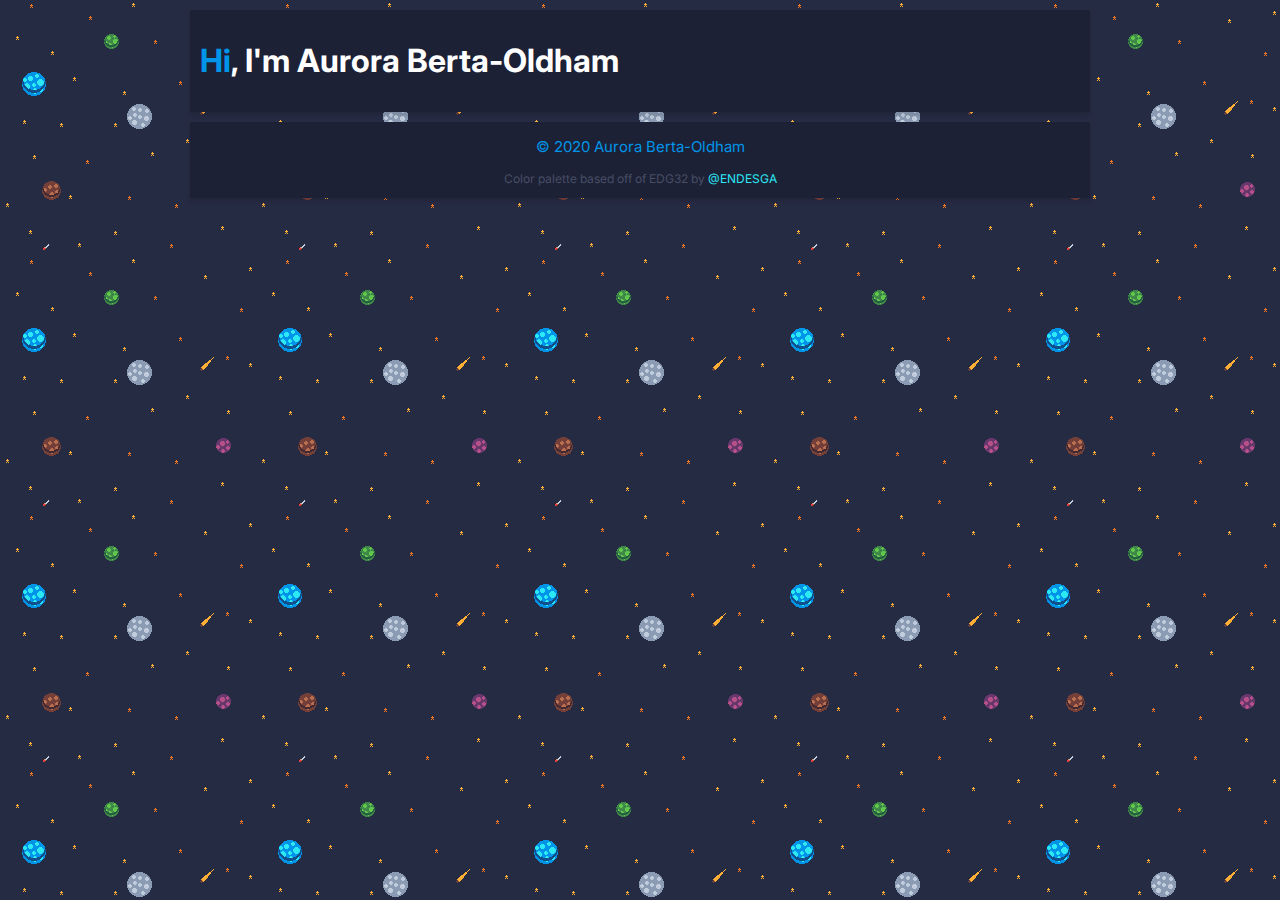
==== src/index.html @ fccfa53e "Added initial source." ====
<!doctype html>
<html>
	<head>
		<meta charset="utf-8">
		<meta name="viewport" content="width=device-width, initial-scale=1.0">
		<meta name="author" content="Aurora Berta-Oldham">
		<meta name="description" content="The personal website for Aurora Berta-Oldham.">
		<meta name="keywords" content="Beacon Games, Everchanging, Verdure, SharpFNT, FNTTools, Aurora Berta-Oldham">
		<title>Aurora Berta-Oldham</title>
        <link href="styles/main.css" rel="stylesheet" type="text/css">
        <link href="https://fonts.googleapis.com/css2?family=Inter:wght@500&display=swap" rel="stylesheet">
    </head>
	<body>
        <div class="card about">
            <header>
                <H1><span style="color: #0095e9;">Hi</span>, I'm Aurora Berta-Oldham</H1>
            </header>
        </div>
		<footer class="card footer">
			<p class="footer-text">© 2020 Aurora Berta-Oldham</p>
			<p class="footer-subtext">Color palette based off of EDG32 by <a href="https://twitter.com/ENDESGA">@ENDESGA</a></p>
		</footer>
	</body>
</html>
---- src/styles/main.css ----
* {
    font-family: 'Inter', sans-serif;
}

@media screen and (max-width: 899px) {
	body 
	{
		background-image: url("../images/bg.png");
		background-repeat: repeat;
		margin: 10px;
		display: grid;
		grid-template-columns: auto;
		column-gap: 10px;
		row-gap: 10px;
		grid-template-areas: 'about' 
							'footer';
	}
}

@media screen and (min-width: 900px) {
	body 
	{
		background-image: url("../images/bg.png");
		background-repeat: repeat;
		max-width: 900px;
		margin-left: auto;
		margin-right: auto;
		margin-bottom: auto;
		margin-top: 10px;
		display: grid;
		grid-template-columns: 470px auto;
		column-gap: 10px;
		row-gap: 10px;
		grid-template-areas: 'about about about about' 
							'footer footer footer footer';
	}
}

h1 {
	color: white;
}

a:link
{
    color: #2ce8f5;
    text-decoration: none;
}
  
a:link:active, a:visited, a:visited:active 
{
    color: #2c65f5;
}

.footer-text
{
	text-align: center;
	font-size: 15px;
	color: #0095e9;
}

.footer-subtext
{
	text-align: center;
	font-size: 12px;
	color: #484e65;
}

.card 
{
	background-color: #1c2136;
	box-shadow: 0 4px 4px 0 rgba(0, 0, 0, 0.11);
}

.card.about {
	grid-area: about;
	padding: 10px;
}

.card.footer {
	grid-area: footer;
}
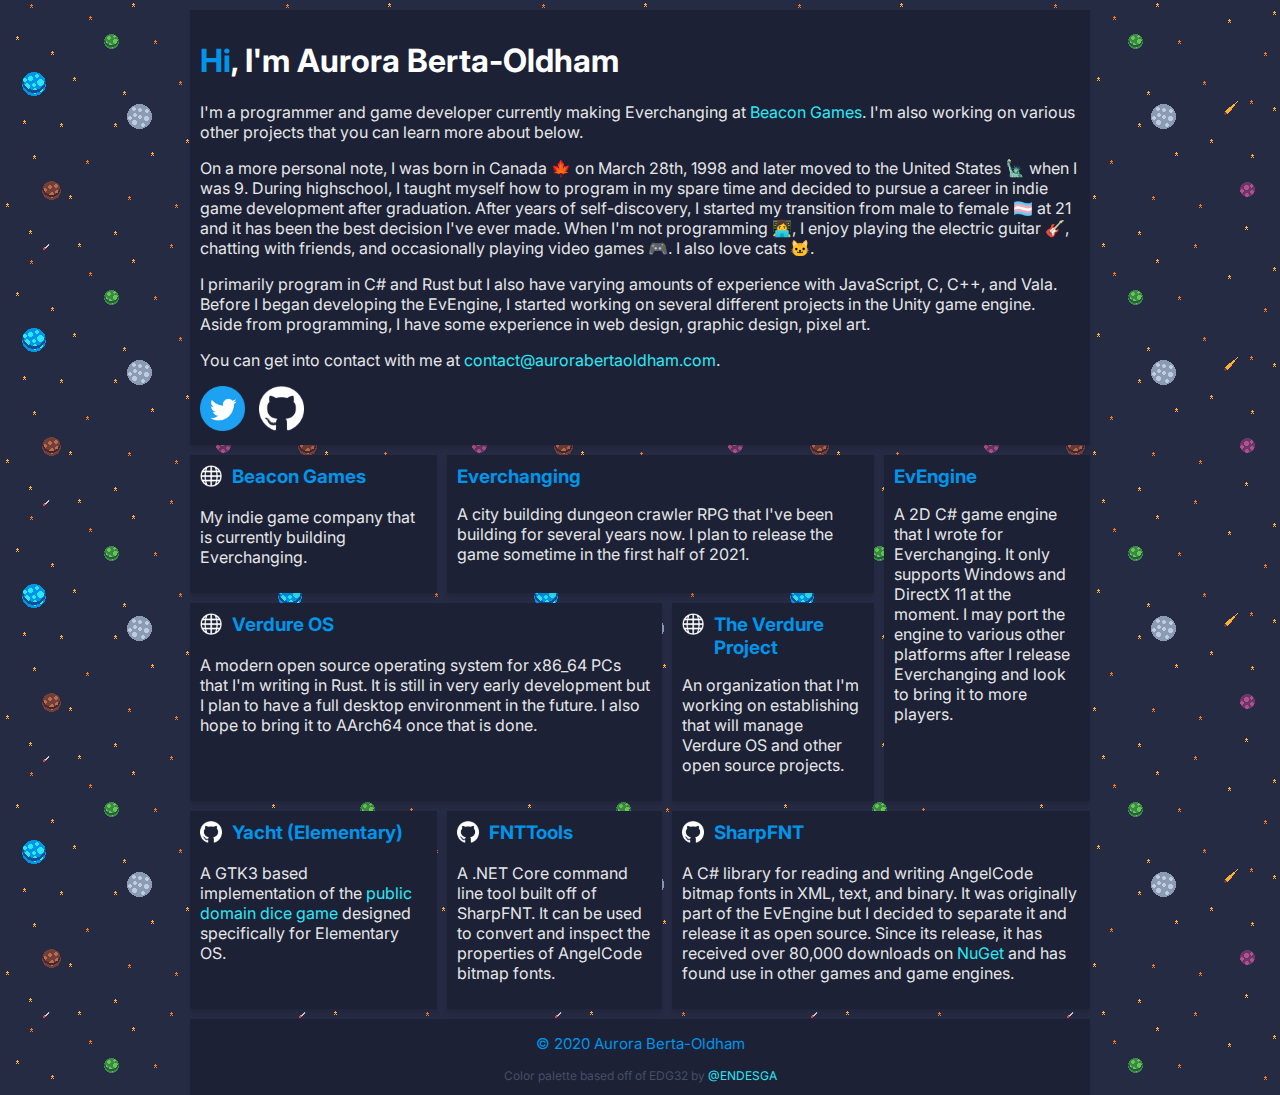
==== commit c4245887: "Main page done for now." ====
--- a/src/index.html
+++ b/src/index.html
@@ -7,15 +7,102 @@
 		<meta name="description" content="The personal website for Aurora Berta-Oldham.">
 		<meta name="keywords" content="Beacon Games, Everchanging, Verdure, SharpFNT, FNTTools, Aurora Berta-Oldham">
 		<title>Aurora Berta-Oldham</title>
+		<link href="favicon.png" rel="icon" type="image/png">
         <link href="styles/main.css" rel="stylesheet" type="text/css">
         <link href="https://fonts.googleapis.com/css2?family=Inter:wght@500&display=swap" rel="stylesheet">
     </head>
 	<body>
         <div class="card about">
             <header>
-                <H1><span style="color: #0095e9;">Hi</span>, I'm Aurora Berta-Oldham</H1>
-            </header>
-        </div>
+				<H1><span class="accent">Hi</span>, I'm Aurora Berta-Oldham</H1>
+			</header>
+			<main>
+				<p>I'm a programmer and game developer currently making Everchanging at <a href="https://beacongames.com/">Beacon Games</a>. I'm also working on various other projects that you can learn more about below.</p>
+				<p>
+					On a more personal note, I was born in Canada 🍁 on March 28th, 1998 and later moved to the United States 🗽 when I was 9. During highschool, I taught myself how to program
+					in my spare time and decided to pursue a career in indie game development after graduation. After years of self-discovery, I started my transition from male to female 🏳️‍⚧️ at 21 and it has been the best decision I've ever made. 
+					When I'm not programming 👩‍💻, I enjoy playing the electric guitar 🎸, chatting with friends, and occasionally playing video games 🎮. I also love cats 🐱.
+				</p>
+				<p>
+					I primarily program in C# and Rust but I also have varying amounts of experience with JavaScript, C, C++, and Vala. Before I began developing the EvEngine, I started working on several different projects in the Unity game engine. 
+					Aside from programming, I have some experience in web design, graphic design, pixel art.
+				</p>
+				<p>You can get into contact with me at <a href="mailto:contact@aurorabertaoldham.com">contact@aurorabertaoldham.com</a>.</p>
+				<div>
+					<a href="https://twitter.com/AuroraOldham">
+						<img src="images/twitter.png" alt="Twitter Profile" title="Twitter" class="icon">
+					</a>
+					<a href="https://github.com/AuroraBertaOldham">
+						<img src="images/github.png" alt="GitHub Page" title="GitHub" class="icon">
+					</a>
+				</div>
+			</main>
+		</div>
+		<article class="card beacongames">
+			<div class="project-title-bar">
+				<a href="https://beacongames.com/">
+					<img src="images/web.png" alt="Website" title="Beacon Games" class="tiny-icon">
+				</a>
+				<h3>Beacon Games</h3>
+			</div>
+			<p>My indie game company that is currently building Everchanging.</p>
+		</article>
+		<article class="card everchanging">
+			<h3>Everchanging</h3>
+			<p>A city building dungeon crawler RPG that I've been building for several years now. I plan to release the game sometime in the first half of 2021.</p>
+		</article>
+		<article class="card evengine">
+			<h3>EvEngine</h3>
+			<p>A 2D C# game engine that I wrote for Everchanging. It only supports Windows and DirectX 11 at the moment. I may port the engine to various other platforms after I release Everchanging and look to bring it to more players.</p>
+		</article>
+		<article class="card verdureos">
+			<div class="project-title-bar">
+				<a href="https://verdureos.org/">
+					<img src="images/web.png" alt="Website" title="Verdure OS" class="tiny-icon">
+				</a>
+				<h3>Verdure OS</h3>
+			</div>
+			<p>A modern open source operating system for x86_64 PCs that I'm writing in Rust. It is still in very early development but I plan to have a full desktop environment in the future. I also hope to bring it to AArch64 once that is done.</p>
+		</article>
+		<article class="card verdureproject">
+			<div class="project-title-bar">
+				<a href="https://verdureproject.org/">
+					<img src="images/web.png" alt="Website" title="The Verdure Project" class="tiny-icon">
+				</a>
+				<h3>The Verdure Project</h3>
+			</div>
+			<p>An organization that I'm working on establishing that will manage Verdure OS and other open source projects.</p>
+		</article>
+		<article class="card sharpfnt">
+			<div class="project-title-bar">
+				<a href="https://github.com/AuroraBertaOldham/SharpFNT">
+					<img src="images/github.png" alt="GitHub" title="SharpFNT Repository" class="tiny-icon">
+				</a>
+				<h3>SharpFNT</h3>
+			</div>
+			<p>
+				A C# library for reading and writing AngelCode bitmap fonts in XML, text, and binary. It was originally part of the EvEngine but I decided to separate it and release it as open source. 
+				Since its release, it has received over 80,000 downloads on <a href="https://www.nuget.org/packages/SharpFNT/">NuGet</a> and has found use in other games and game engines.
+			</p>
+		</article>
+		<article class="card fnttools">
+			<div class="project-title-bar">
+				<a href="https://github.com/AuroraBertaOldham/FNTTools">
+					<img src="images/github.png" alt="GitHub" title="FNTTools Repository" class="tiny-icon">
+				</a>
+				<h3>FNTTools</h3>
+			</div>
+			<p>A .NET Core command line tool built off of SharpFNT. It can be used to convert and inspect the properties of AngelCode bitmap fonts.</p>
+		</article>
+		<article class="card yachtelementary">
+			<div class="project-title-bar">
+				<a href="https://github.com/AuroraBertaOldham/Yacht-Elementary">
+					<img src="images/github.png" alt="GitHub" title="Yacht (Elementary) Repository" class="tiny-icon">
+				</a>
+				<h3>Yacht (Elementary)</h3>
+			</div>
+			<p>A GTK3 based implementation of the <a href="https://en.wikipedia.org/wiki/Yacht_(dice_game)">public domain dice game</a> designed specifically for Elementary OS.</p>
+		</article>
 		<footer class="card footer">
 			<p class="footer-text">© 2020 Aurora Berta-Oldham</p>
 			<p class="footer-subtext">Color palette based off of EDG32 by <a href="https://twitter.com/ENDESGA">@ENDESGA</a></p>
--- a/src/styles/main.css
+++ b/src/styles/main.css
@@ -13,6 +13,14 @@
 		column-gap: 10px;
 		row-gap: 10px;
 		grid-template-areas: 'about' 
+							'beacongames'
+							'everchanging'
+							'evengine'
+							'verdureos'
+							'verdureproject'
+							'sharpfnt'
+							'fnttools'
+							'yachtelementary'
 							'footer';
 	}
 }
@@ -28,16 +36,28 @@
 		margin-bottom: auto;
 		margin-top: 10px;
 		display: grid;
-		grid-template-columns: 470px auto;
+		grid-template-columns: auto auto auto auto;
 		column-gap: 10px;
 		row-gap: 10px;
 		grid-template-areas: 'about about about about' 
+							'beacongames everchanging everchanging evengine'
+							'verdureos verdureos verdureproject evengine'
+							'yachtelementary fnttools sharpfnt sharpfnt'
 							'footer footer footer footer';
 	}
 }
 
 h1 {
 	color: white;
+}
+
+h3 {
+	color: #0095e9;
+	margin: 0px;
+}
+
+p {
+	color: #e6e6e6;
 }
 
 a:link
@@ -65,6 +85,27 @@
 	color: #484e65;
 }
 
+.icon {
+	width: 45px;
+	height: auto;
+	margin-right: 10px;
+}
+
+.tiny-icon {
+	width: 22px;
+	height: auto;
+	margin-right: 10px;
+}
+
+.project-title-bar {
+	display: flex;
+	flex-direction: row;
+}
+
+.accent {
+	color: #0095e9;
+}
+
 .card 
 {
 	background-color: #1c2136;
@@ -76,6 +117,46 @@
 	padding: 10px;
 }
 
+.card.beacongames {
+	grid-area: beacongames;
+	padding: 10px;
+}
+
+.card.everchanging {
+	grid-area: everchanging;
+	padding: 10px;
+}
+
+.card.evengine {
+	grid-area: evengine;
+	padding: 10px;
+}
+
+.card.verdureos {
+	grid-area: verdureos;
+	padding: 10px;
+}
+
+.card.verdureproject {
+	grid-area: verdureproject;
+	padding: 10px;
+}
+
+.card.sharpfnt {
+	grid-area: sharpfnt;
+	padding: 10px;
+}
+
+.card.fnttools {
+	grid-area: fnttools;
+	padding: 10px;
+}
+
+.card.yachtelementary {
+	grid-area: yachtelementary;
+	padding: 10px;
+}
+
 .card.footer {
 	grid-area: footer;
 }
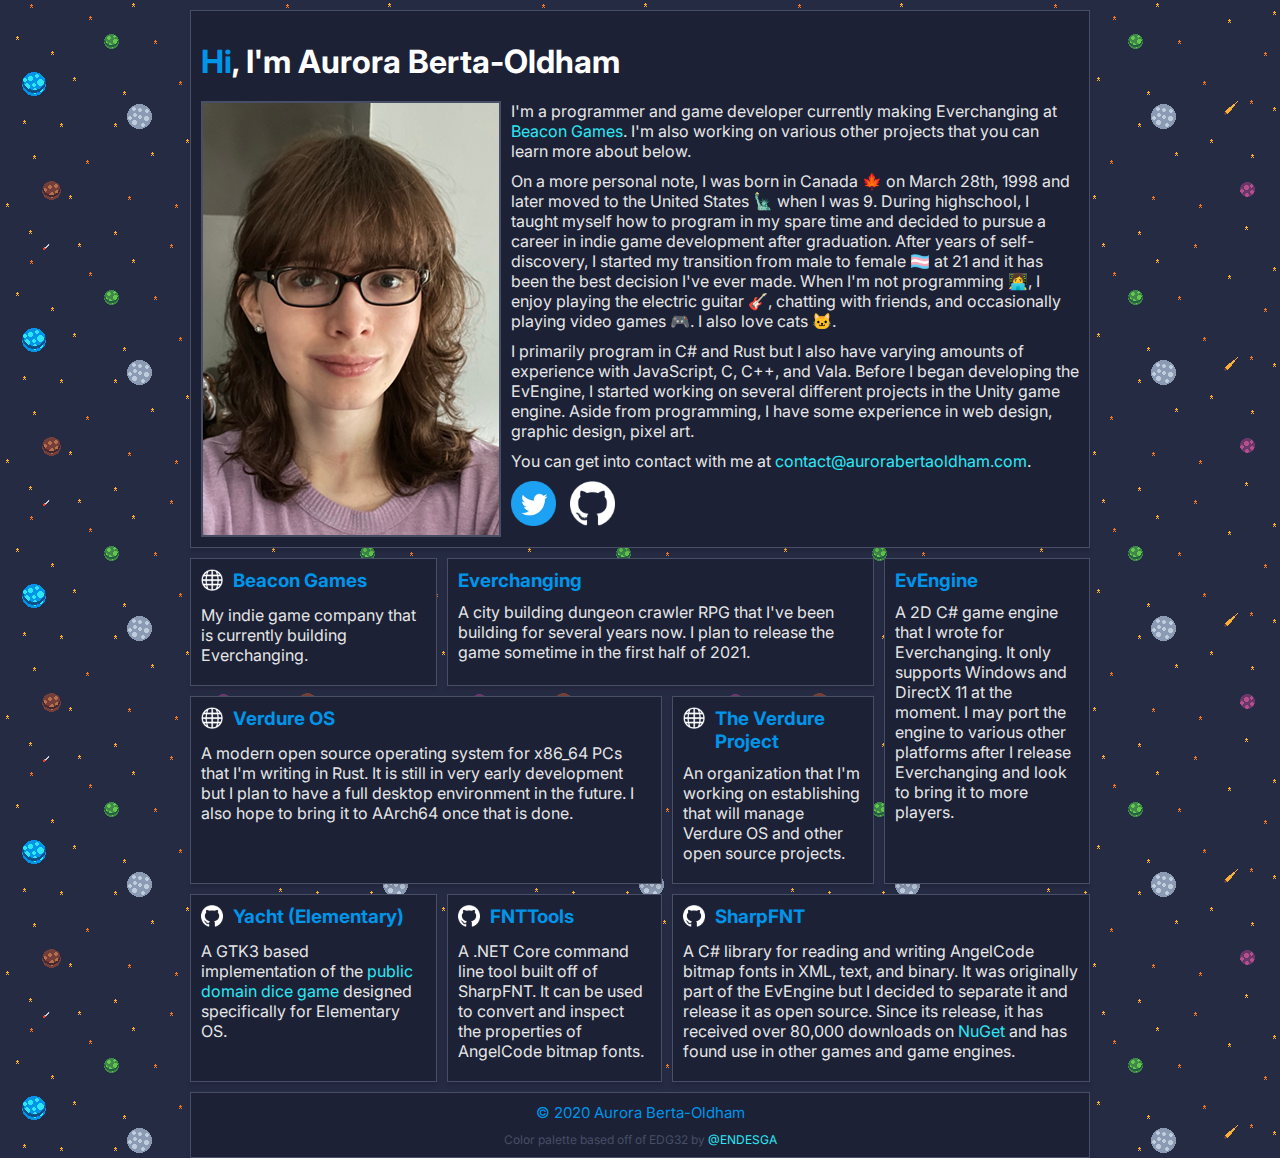
==== commit 74cf2eda: "Added picture and improved styles." ====
--- a/src/index.html
+++ b/src/index.html
@@ -8,7 +8,8 @@
 		<meta name="keywords" content="Beacon Games, Everchanging, Verdure, SharpFNT, FNTTools, Aurora Berta-Oldham">
 		<title>Aurora Berta-Oldham</title>
 		<link href="favicon.png" rel="icon" type="image/png">
-        <link href="styles/main.css" rel="stylesheet" type="text/css">
+		<link href="styles/shared.css" rel="stylesheet" type="text/css">
+        <link href="styles/home.css" rel="stylesheet" type="text/css">
         <link href="https://fonts.googleapis.com/css2?family=Inter:wght@500&display=swap" rel="stylesheet">
     </head>
 	<body>
@@ -16,25 +17,28 @@
             <header>
 				<H1><span class="accent">Hi</span>, I'm Aurora Berta-Oldham</H1>
 			</header>
-			<main>
-				<p>I'm a programmer and game developer currently making Everchanging at <a href="https://beacongames.com/">Beacon Games</a>. I'm also working on various other projects that you can learn more about below.</p>
-				<p>
-					On a more personal note, I was born in Canada 🍁 on March 28th, 1998 and later moved to the United States 🗽 when I was 9. During highschool, I taught myself how to program
-					in my spare time and decided to pursue a career in indie game development after graduation. After years of self-discovery, I started my transition from male to female 🏳️‍⚧️ at 21 and it has been the best decision I've ever made. 
-					When I'm not programming 👩‍💻, I enjoy playing the electric guitar 🎸, chatting with friends, and occasionally playing video games 🎮. I also love cats 🐱.
-				</p>
-				<p>
-					I primarily program in C# and Rust but I also have varying amounts of experience with JavaScript, C, C++, and Vala. Before I began developing the EvEngine, I started working on several different projects in the Unity game engine. 
-					Aside from programming, I have some experience in web design, graphic design, pixel art.
-				</p>
-				<p>You can get into contact with me at <a href="mailto:contact@aurorabertaoldham.com">contact@aurorabertaoldham.com</a>.</p>
+			<main class="about-content">
+				<img src="images/me.jpg" alt="Picture of me." class="me">
 				<div>
-					<a href="https://twitter.com/AuroraOldham">
-						<img src="images/twitter.png" alt="Twitter Profile" title="Twitter" class="icon">
-					</a>
-					<a href="https://github.com/AuroraBertaOldham">
-						<img src="images/github.png" alt="GitHub Page" title="GitHub" class="icon">
-					</a>
+					<p>I'm a programmer and game developer currently making Everchanging at <a href="https://beacongames.com/">Beacon Games</a>. I'm also working on various other projects that you can learn more about below.</p>
+					<p>
+						On a more personal note, I was born in Canada 🍁 on March 28th, 1998 and later moved to the United States 🗽 when I was 9. During highschool, I taught myself how to program
+						in my spare time and decided to pursue a career in indie game development after graduation. After years of self-discovery, I started my transition from male to female 🏳️‍⚧️ at 21 and it has been the best decision I've ever made. 
+						When I'm not programming 👩‍💻, I enjoy playing the electric guitar 🎸, chatting with friends, and occasionally playing video games 🎮. I also love cats 🐱.
+					</p>
+					<p>
+						I primarily program in C# and Rust but I also have varying amounts of experience with JavaScript, C, C++, and Vala. Before I began developing the EvEngine, I started working on several different projects in the Unity game engine. 
+						Aside from programming, I have some experience in web design, graphic design, pixel art.
+					</p>
+					<p>You can get into contact with me at <a href="mailto:contact@aurorabertaoldham.com">contact@aurorabertaoldham.com</a>.</p>
+					<div>
+						<a href="https://twitter.com/AuroraOldham">
+							<img src="images/twitter.png" alt="Twitter Profile" title="Twitter" class="icon">
+						</a>
+						<a href="https://github.com/AuroraBertaOldham">
+							<img src="images/github.png" alt="GitHub Page" title="GitHub" class="icon">
+						</a>
+					</div>
 				</div>
 			</main>
 		</div>
--- a/src/styles/shared.css
+++ b/src/styles/shared.css
@@ -0,0 +1,41 @@
+@charset "utf-8";
+/* CSS Document */
+
+* {
+    font-family: 'Inter', sans-serif;
+}
+
+h1 {
+	color: white;
+	margin-bottom: 10px;
+}
+
+p {
+	color: #e6e6e6;
+	margin-block-start: 10px;
+	margin-block-end: 10px;
+}
+
+a:link
+{
+    color: #2ce8f5;
+    text-decoration: none;
+}
+  
+a:link:active, a:visited, a:visited:active 
+{
+    color: #2c65f5;
+}
+
+.card 
+{
+	background-color: #1c2136;
+	box-shadow: 0 4px 4px 0 rgba(0, 0, 0, 0.11);
+	border: #484e65;
+	border-width: 1px;
+	border-style: solid;
+}
+
+.accent {
+	color: #0095e9;
+}--- a/src/styles/home.css
+++ b/src/styles/home.css
@@ -0,0 +1,163 @@
+@charset "utf-8";
+/* CSS Document */
+
+@media screen and (max-width: 899px) {
+	body 
+	{
+		background-image: url("../images/bg.png");
+		background-repeat: repeat;
+		margin: 10px;
+		display: grid;
+		grid-template-columns: auto;
+		column-gap: 10px;
+		row-gap: 10px;
+		grid-template-areas: 'about' 
+							'beacongames'
+							'everchanging'
+							'evengine'
+							'verdureos'
+							'verdureproject'
+							'sharpfnt'
+							'fnttools'
+							'yachtelementary'
+							'footer';
+	}
+
+	.about-content {
+		display: flex;
+		flex-direction: column;
+	}
+
+	.me 
+	{
+		width: 100%;
+		height: auto;
+		margin-top: 10px;
+		outline-color:  #484e65;
+		outline-style: solid;
+		outline-width: 2px;
+		outline-offset: -2px;
+	}
+}
+
+@media screen and (min-width: 900px) {
+	body 
+	{
+		background-image: url("../images/bg.png");
+		background-repeat: repeat;
+		max-width: 900px;
+		margin-left: auto;
+		margin-right: auto;
+		margin-bottom: auto;
+		margin-top: 10px;
+		display: grid;
+		grid-template-columns: auto auto auto auto;
+		column-gap: 10px;
+		row-gap: 10px;
+		grid-template-areas: 'about about about about' 
+							'beacongames everchanging everchanging evengine'
+							'verdureos verdureos verdureproject evengine'
+							'yachtelementary fnttools sharpfnt sharpfnt'
+							'footer footer footer footer';
+	}
+	.about-content {
+		display: flex;
+		flex-direction: row;
+	}
+	.me 
+	{
+		display: block;
+		height: 436px;
+		margin-right: 10px;
+		margin-top: 10px;
+		outline-color:  #484e65;
+		outline-style: solid;
+		outline-width: 2px;
+		outline-offset: -2px;
+	}
+}
+
+h3 {
+	color: #0095e9;
+	margin: 0px;
+}
+
+.footer-text
+{
+	text-align: center;
+	font-size: 15px;
+	color: #0095e9;
+}
+
+.footer-subtext
+{
+	text-align: center;
+	font-size: 12px;
+	color: #484e65;
+}
+
+.icon {
+	width: 45px;
+	height: auto;
+	margin-right: 10px;
+}
+
+.tiny-icon {
+	width: 22px;
+	height: auto;
+	margin-right: 10px;
+}
+
+.project-title-bar {
+	display: flex;
+	flex-direction: row;
+}
+
+.card.about {
+	grid-area: about;
+	padding: 10px;
+}
+
+.card.beacongames {
+	grid-area: beacongames;
+	padding: 10px;
+}
+
+.card.everchanging {
+	grid-area: everchanging;
+	padding: 10px;
+}
+
+.card.evengine {
+	grid-area: evengine;
+	padding: 10px;
+}
+
+.card.verdureos {
+	grid-area: verdureos;
+	padding: 10px;
+}
+
+.card.verdureproject {
+	grid-area: verdureproject;
+	padding: 10px;
+}
+
+.card.sharpfnt {
+	grid-area: sharpfnt;
+	padding: 10px;
+}
+
+.card.fnttools {
+	grid-area: fnttools;
+	padding: 10px;
+}
+
+.card.yachtelementary {
+	grid-area: yachtelementary;
+	padding: 10px;
+}
+
+.card.footer {
+	grid-area: footer;
+}
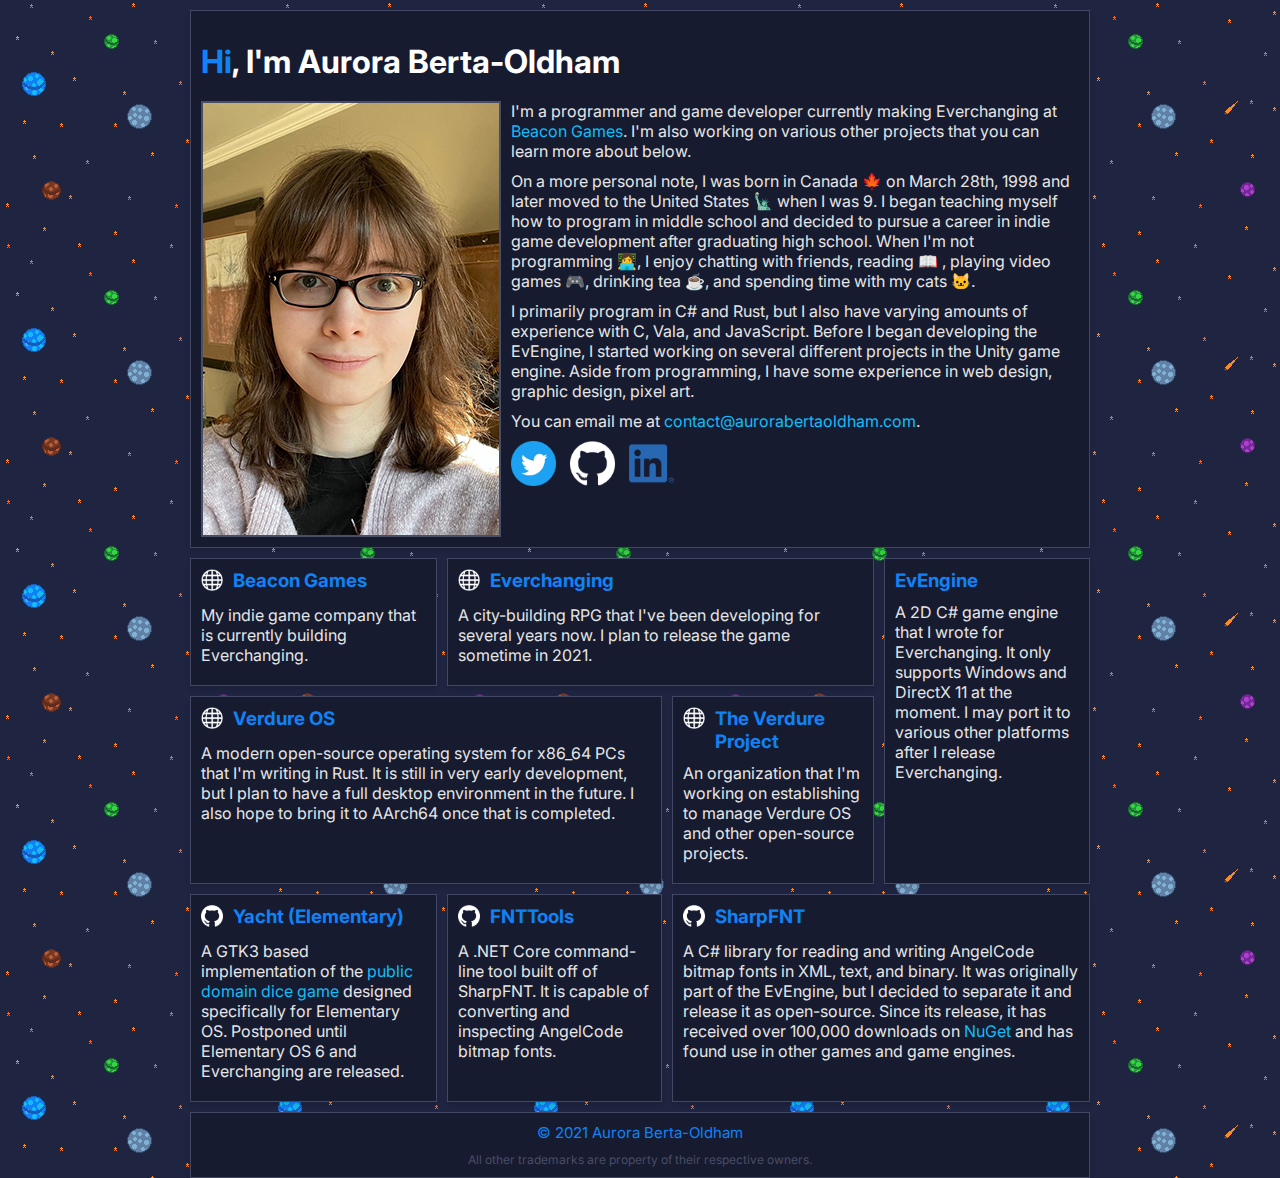
==== commit 4dfd5f78: "Completed update." ====
--- a/src/index.html
+++ b/src/index.html
@@ -1,16 +1,25 @@
 <!doctype html>
-<html>
+<html lang="en">
 	<head>
 		<meta charset="utf-8">
 		<meta name="viewport" content="width=device-width, initial-scale=1.0">
 		<meta name="author" content="Aurora Berta-Oldham">
-		<meta name="description" content="The personal website for Aurora Berta-Oldham.">
-		<meta name="keywords" content="Beacon Games, Everchanging, Verdure, SharpFNT, FNTTools, Aurora Berta-Oldham">
+		<meta name="description" content="The personal website of Aurora Berta-Oldham.">
+		<meta name="keywords" content="Beacon Games, Everchanging, Verdure, Verdure OS, EvEngine, SharpFNT, FNTTools, Aurora Berta-Oldham">
 		<title>Aurora Berta-Oldham</title>
 		<link href="favicon.png" rel="icon" type="image/png">
 		<link href="styles/shared.css" rel="stylesheet" type="text/css">
         <link href="styles/home.css" rel="stylesheet" type="text/css">
         <link href="https://fonts.googleapis.com/css2?family=Inter:wght@500&display=swap" rel="stylesheet">
+		<!-- Global site tag (gtag.js) - Google Analytics -->
+		<script async src="https://www.googletagmanager.com/gtag/js?id=G-V6WMW0JNZG"></script>
+		<script>
+			window.dataLayer = window.dataLayer || [];
+			function gtag(){dataLayer.push(arguments);}
+			gtag('js', new Date());
+
+			gtag('config', 'G-V6WMW0JNZG');
+		</script>
     </head>
 	<body>
         <div class="card about">
@@ -22,21 +31,23 @@
 				<div>
 					<p>I'm a programmer and game developer currently making Everchanging at <a href="https://beacongames.com/">Beacon Games</a>. I'm also working on various other projects that you can learn more about below.</p>
 					<p>
-						On a more personal note, I was born in Canada 🍁 on March 28th, 1998 and later moved to the United States 🗽 when I was 9. During highschool, I taught myself how to program
-						in my spare time and decided to pursue a career in indie game development after graduation. After years of self-discovery, I started my transition from male to female 🏳️‍⚧️ at 21 and it has been the best decision I've ever made. 
-						When I'm not programming 👩‍💻, I enjoy playing the electric guitar 🎸, chatting with friends, and occasionally playing video games 🎮. I also love cats 🐱.
+						On a more personal note, I was born in Canada 🍁 on March 28th, 1998 and later moved to the United States 🗽 when I was 9.  I began teaching myself how to program in middle school and decided to pursue a career in indie game development after graduating high school.
+						When I'm not programming 👩‍💻, I enjoy chatting with friends, reading 📖 , playing video games 🎮, drinking tea ☕, and spending time with my cats 🐱.
 					</p>
 					<p>
-						I primarily program in C# and Rust but I also have varying amounts of experience with JavaScript, C, C++, and Vala. Before I began developing the EvEngine, I started working on several different projects in the Unity game engine. 
-						Aside from programming, I have some experience in web design, graphic design, pixel art.
+						I primarily program in C# and Rust, but I also have varying amounts of experience with C, Vala, and JavaScript. Before I began developing the EvEngine,
+						I started working on several different projects in the Unity game engine. Aside from programming, I have some experience in web design, graphic design, pixel art.
 					</p>
-					<p>You can get into contact with me at <a href="mailto:contact@aurorabertaoldham.com">contact@aurorabertaoldham.com</a>.</p>
+					<p>You can email me at <a href="mailto:contact@aurorabertaoldham.com">contact@aurorabertaoldham.com</a>.</p>
 					<div>
 						<a href="https://twitter.com/AuroraOldham">
 							<img src="images/twitter.png" alt="Twitter Profile" title="Twitter" class="icon">
 						</a>
 						<a href="https://github.com/AuroraBertaOldham">
 							<img src="images/github.png" alt="GitHub Page" title="GitHub" class="icon">
+						</a>
+						<a href="https://www.linkedin.com/in/aurorabertaoldham">
+							<img src="images/linkedin.png" alt="LinkedIn Profile" title="LinkedIn" class="icon">
 						</a>
 					</div>
 				</div>
@@ -52,12 +63,17 @@
 			<p>My indie game company that is currently building Everchanging.</p>
 		</article>
 		<article class="card everchanging">
-			<h3>Everchanging</h3>
-			<p>A city building dungeon crawler RPG that I've been building for several years now. I plan to release the game sometime in the first half of 2021.</p>
+			<div class="project-title-bar">
+				<a href="https://beacongames.com/everchanging.html">
+					<img src="images/web.png" alt="Website" title="Everchanging" class="tiny-icon">
+				</a>
+				<h3>Everchanging</h3>
+			</div>
+			<p>A city-building RPG that I've been developing for several years now. I plan to release the game sometime in 2021.</p>
 		</article>
 		<article class="card evengine">
 			<h3>EvEngine</h3>
-			<p>A 2D C# game engine that I wrote for Everchanging. It only supports Windows and DirectX 11 at the moment. I may port the engine to various other platforms after I release Everchanging and look to bring it to more players.</p>
+			<p>A 2D C# game engine that I wrote for Everchanging. It only supports Windows and DirectX 11 at the moment. I may port it to various other platforms after I release Everchanging.</p>
 		</article>
 		<article class="card verdureos">
 			<div class="project-title-bar">
@@ -66,7 +82,7 @@
 				</a>
 				<h3>Verdure OS</h3>
 			</div>
-			<p>A modern open source operating system for x86_64 PCs that I'm writing in Rust. It is still in very early development but I plan to have a full desktop environment in the future. I also hope to bring it to AArch64 once that is done.</p>
+			<p>A modern open-source operating system for x86_64 PCs that I'm writing in Rust. It is still in very early development, but I plan to have a full desktop environment in the future. I also hope to bring it to AArch64 once that is completed.</p>
 		</article>
 		<article class="card verdureproject">
 			<div class="project-title-bar">
@@ -75,7 +91,7 @@
 				</a>
 				<h3>The Verdure Project</h3>
 			</div>
-			<p>An organization that I'm working on establishing that will manage Verdure OS and other open source projects.</p>
+			<p>An organization that I'm working on establishing to manage Verdure OS and other open-source projects.</p>
 		</article>
 		<article class="card sharpfnt">
 			<div class="project-title-bar">
@@ -85,8 +101,8 @@
 				<h3>SharpFNT</h3>
 			</div>
 			<p>
-				A C# library for reading and writing AngelCode bitmap fonts in XML, text, and binary. It was originally part of the EvEngine but I decided to separate it and release it as open source. 
-				Since its release, it has received over 80,000 downloads on <a href="https://www.nuget.org/packages/SharpFNT/">NuGet</a> and has found use in other games and game engines.
+				A C# library for reading and writing AngelCode bitmap fonts in XML, text, and binary. It was originally part of the EvEngine, but I decided to separate it and release it as open-source.
+				Since its release, it has received over 100,000 downloads on <a href="https://www.nuget.org/packages/SharpFNT/">NuGet</a> and has found use in other games and game engines.
 			</p>
 		</article>
 		<article class="card fnttools">
@@ -96,7 +112,7 @@
 				</a>
 				<h3>FNTTools</h3>
 			</div>
-			<p>A .NET Core command line tool built off of SharpFNT. It can be used to convert and inspect the properties of AngelCode bitmap fonts.</p>
+			<p>A .NET Core command-line tool built off of SharpFNT. It is capable of converting and inspecting AngelCode bitmap fonts.</p>
 		</article>
 		<article class="card yachtelementary">
 			<div class="project-title-bar">
@@ -105,11 +121,11 @@
 				</a>
 				<h3>Yacht (Elementary)</h3>
 			</div>
-			<p>A GTK3 based implementation of the <a href="https://en.wikipedia.org/wiki/Yacht_(dice_game)">public domain dice game</a> designed specifically for Elementary OS.</p>
+			<p>A GTK3 based implementation of the <a href="https://en.wikipedia.org/wiki/Yacht_(dice_game)">public domain dice game</a> designed specifically for Elementary OS. Postponed until Elementary OS 6 and Everchanging are released.</p>
 		</article>
 		<footer class="card footer">
-			<p class="footer-text">© 2020 Aurora Berta-Oldham</p>
-			<p class="footer-subtext">Color palette based off of EDG32 by <a href="https://twitter.com/ENDESGA">@ENDESGA</a></p>
+			<p class="footer-text">© 2021 Aurora Berta-Oldham</p>
+			<p class="footer-subtext">All other trademarks are property of their respective owners.</p>
 		</footer>
 	</body>
 </html>
--- a/src/styles/shared.css
+++ b/src/styles/shared.css
@@ -18,24 +18,22 @@
 
 a:link
 {
-    color: #2ce8f5;
+    color: #13bcf7;
     text-decoration: none;
 }
   
 a:link:active, a:visited, a:visited:active 
 {
-    color: #2c65f5;
+    color: #13bcf7;
 }
 
 .card 
 {
-	background-color: #1c2136;
+	background-color: #171b30;
 	box-shadow: 0 4px 4px 0 rgba(0, 0, 0, 0.11);
-	border: #484e65;
-	border-width: 1px;
-	border-style: solid;
+	border: 1px solid #424863;
 }
 
 .accent {
-	color: #0095e9;
+	color: #0f83f6;
 }--- a/src/styles/home.css
+++ b/src/styles/home.css
@@ -33,9 +33,7 @@
 		width: 100%;
 		height: auto;
 		margin-top: 10px;
-		outline-color:  #484e65;
-		outline-style: solid;
-		outline-width: 2px;
+		outline: #484e65 solid 2px;
 		outline-offset: -2px;
 	}
 }
@@ -46,10 +44,7 @@
 		background-image: url("../images/bg.png");
 		background-repeat: repeat;
 		max-width: 900px;
-		margin-left: auto;
-		margin-right: auto;
-		margin-bottom: auto;
-		margin-top: 10px;
+		margin: 10px auto auto;
 		display: grid;
 		grid-template-columns: auto auto auto auto;
 		column-gap: 10px;
@@ -70,23 +65,21 @@
 		height: 436px;
 		margin-right: 10px;
 		margin-top: 10px;
-		outline-color:  #484e65;
-		outline-style: solid;
-		outline-width: 2px;
+		outline: #484e65 solid 2px;
 		outline-offset: -2px;
 	}
 }
 
 h3 {
-	color: #0095e9;
-	margin: 0px;
+	color: #0f83f6;
+	margin: 0;
 }
 
 .footer-text
 {
 	text-align: center;
 	font-size: 15px;
-	color: #0095e9;
+	color: #0f83f6;
 }
 
 .footer-subtext
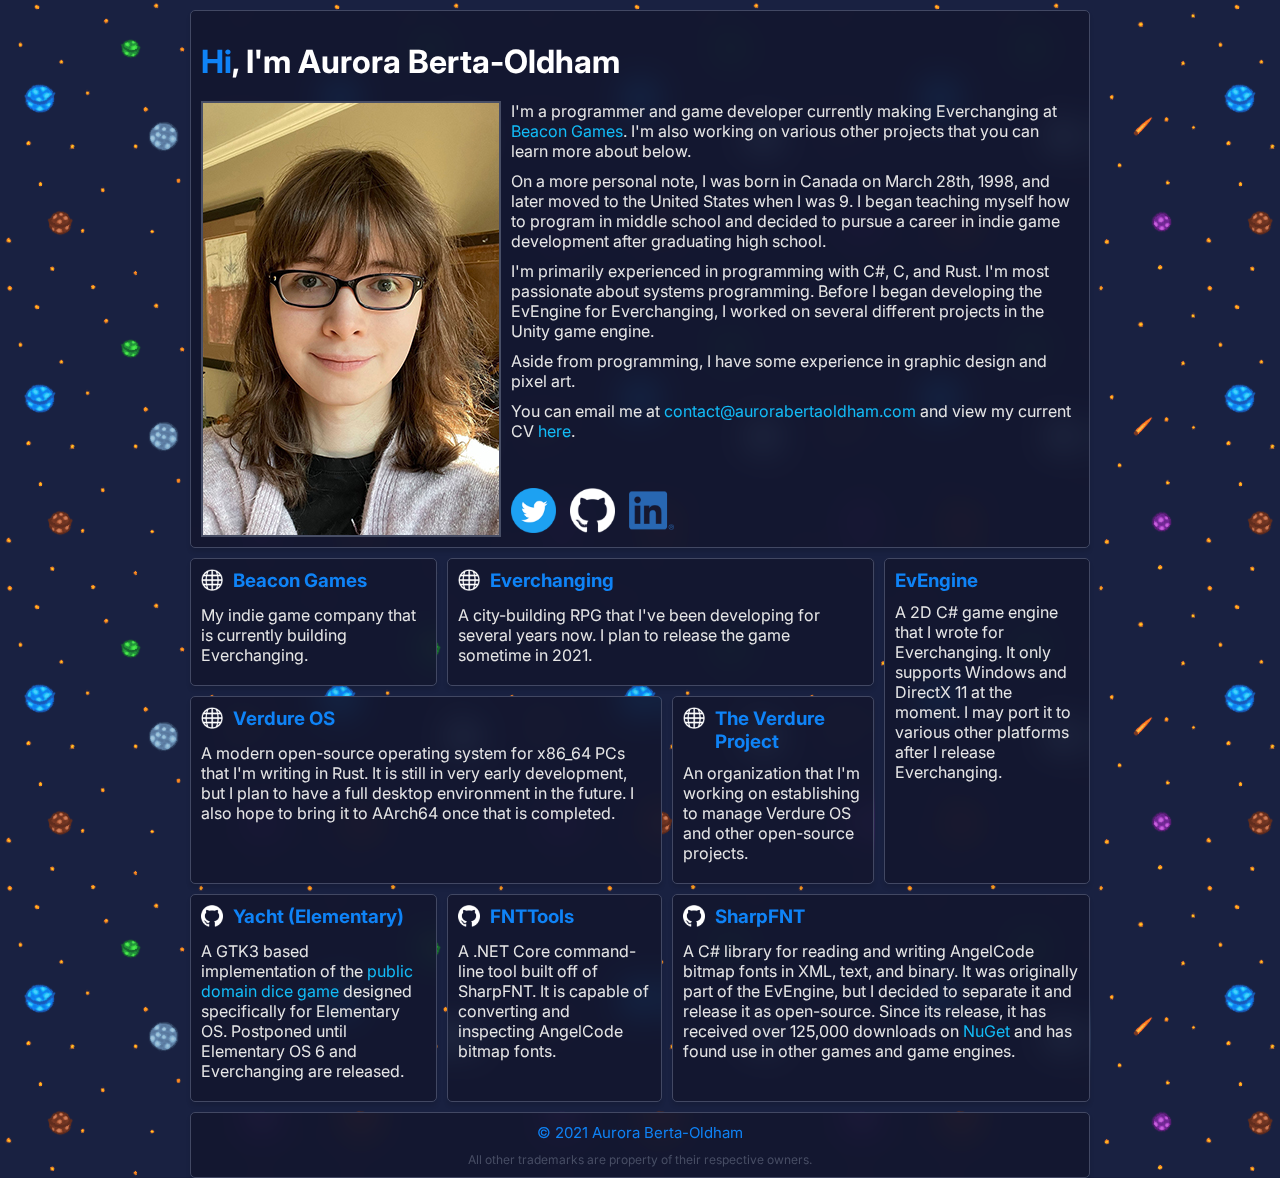
==== commit c78f5be1: "Style changes." ====
--- a/src/index.html
+++ b/src/index.html
@@ -9,7 +9,7 @@
 		<title>Aurora Berta-Oldham</title>
 		<link href="favicon.png" rel="icon" type="image/png">
 		<link href="styles/shared.css" rel="stylesheet" type="text/css">
-        <link href="styles/home.css" rel="stylesheet" type="text/css">
+        <link href="styles/index.css" rel="stylesheet" type="text/css">
         <link href="https://fonts.googleapis.com/css2?family=Inter:wght@500&display=swap" rel="stylesheet">
 		<!-- Global site tag (gtag.js) - Google Analytics -->
 		<script async src="https://www.googletagmanager.com/gtag/js?id=G-V6WMW0JNZG"></script>
@@ -31,15 +31,18 @@
 				<div>
 					<p>I'm a programmer and game developer currently making Everchanging at <a href="https://beacongames.com/">Beacon Games</a>. I'm also working on various other projects that you can learn more about below.</p>
 					<p>
-						On a more personal note, I was born in Canada 🍁 on March 28th, 1998 and later moved to the United States 🗽 when I was 9.  I began teaching myself how to program in middle school and decided to pursue a career in indie game development after graduating high school.
-						When I'm not programming 👩‍💻, I enjoy chatting with friends, reading 📖 , playing video games 🎮, drinking tea ☕, and spending time with my cats 🐱.
+						On a more personal note, I was born in Canada on March 28th, 1998, and later moved to the United States when I was 9.  I began teaching myself how to program in middle school and decided to pursue a career in
+						indie game development after graduating high school.
 					</p>
 					<p>
-						I primarily program in C# and Rust, but I also have varying amounts of experience with C, Vala, and JavaScript. Before I began developing the EvEngine,
-						I started working on several different projects in the Unity game engine. Aside from programming, I have some experience in web design, graphic design, pixel art.
+						I'm primarily experienced in programming with C#, C, and Rust. I'm most passionate about systems programming. Before I began developing the EvEngine for Everchanging,
+						I worked on several different projects in the Unity game engine.
 					</p>
-					<p>You can email me at <a href="mailto:contact@aurorabertaoldham.com">contact@aurorabertaoldham.com</a>.</p>
-					<div>
+					<p>
+						Aside from programming, I have some experience in graphic design and pixel art.
+					</p>
+					<p>You can email me at <a href="mailto:contact@aurorabertaoldham.com">contact@aurorabertaoldham.com</a> and view my current CV <a href="files/cv.pdf">here</a>.</p>
+					<div class="social-section">
 						<a href="https://twitter.com/AuroraOldham">
 							<img src="images/twitter.png" alt="Twitter Profile" title="Twitter" class="icon">
 						</a>
@@ -102,7 +105,7 @@
 			</div>
 			<p>
 				A C# library for reading and writing AngelCode bitmap fonts in XML, text, and binary. It was originally part of the EvEngine, but I decided to separate it and release it as open-source.
-				Since its release, it has received over 100,000 downloads on <a href="https://www.nuget.org/packages/SharpFNT/">NuGet</a> and has found use in other games and game engines.
+				Since its release, it has received over 125,000 downloads on <a href="https://www.nuget.org/packages/SharpFNT/">NuGet</a> and has found use in other games and game engines.
 			</p>
 		</article>
 		<article class="card fnttools">
--- a/src/styles/shared.css
+++ b/src/styles/shared.css
@@ -16,22 +16,22 @@
 	margin-block-end: 10px;
 }
 
-a:link
-{
+a:link {
     color: #13bcf7;
     text-decoration: none;
 }
   
-a:link:active, a:visited, a:visited:active 
-{
+a:link:active, a:visited, a:visited:active {
     color: #13bcf7;
 }
 
-.card 
-{
-	background-color: #171b30;
+.card {
+	background-color: rgba(17, 20, 43, 0.75);
 	box-shadow: 0 4px 4px 0 rgba(0, 0, 0, 0.11);
 	border: 1px solid #424863;
+	backdrop-filter: blur(17px);
+	-webkit-backdrop-filter: blur(17px);
+	border-radius: 5px;
 }
 
 .accent {
--- a/src/styles/index.css
+++ b/src/styles/index.css
@@ -0,0 +1,157 @@
+@charset "utf-8";
+/* CSS Document */
+
+h3 {
+	color: #0f83f6;
+	margin: 0;
+}
+
+body {
+	background-image: url("../images/bg.png");
+	background-repeat: repeat;
+	display: grid;
+	column-gap: 10px;
+	row-gap: 10px;
+}
+
+.footer-text {
+	text-align: center;
+	font-size: 15px;
+	color: #0f83f6;
+}
+
+.footer-subtext {
+	text-align: center;
+	font-size: 12px;
+	color: #484e65;
+}
+
+.icon {
+	width: 45px;
+	height: auto;
+	margin-right: 10px;
+}
+
+.tiny-icon {
+	width: 22px;
+	height: auto;
+	margin-right: 10px;
+}
+
+.project-title-bar {
+	display: flex;
+	flex-direction: row;
+}
+
+.card.about {
+	grid-area: about;
+	padding: 10px;
+}
+
+.card.beacongames {
+	grid-area: beacongames;
+	padding: 10px;
+}
+
+.card.everchanging {
+	grid-area: everchanging;
+	padding: 10px;
+}
+
+.card.evengine {
+	grid-area: evengine;
+	padding: 10px;
+}
+
+.card.verdureos {
+	grid-area: verdureos;
+	padding: 10px;
+}
+
+.card.verdureproject {
+	grid-area: verdureproject;
+	padding: 10px;
+}
+
+.card.sharpfnt {
+	grid-area: sharpfnt;
+	padding: 10px;
+}
+
+.card.fnttools {
+	grid-area: fnttools;
+	padding: 10px;
+}
+
+.card.yachtelementary {
+	grid-area: yachtelementary;
+	padding: 10px;
+}
+
+.card.footer {
+	grid-area: footer;
+}
+
+.me {
+	outline: #484e65 solid 2px;
+	outline-offset: -2px;
+}
+
+@media screen and (max-width: 899px) {
+	body {
+		margin: 10px;
+		grid-template-columns: auto;
+		grid-template-areas: 'about' 
+							'beacongames'
+							'everchanging'
+							'evengine'
+							'verdureos'
+							'verdureproject'
+							'sharpfnt'
+							'fnttools'
+							'yachtelementary'
+							'footer';
+	}
+
+	.about-content {
+		display: flex;
+		flex-direction: column;
+	}
+
+	.me {
+		width: 100%;
+		height: 350px;
+		object-fit: cover;
+		margin-top: 10px;
+	}
+}
+
+@media screen and (min-width: 900px) {
+	body {
+		max-width: 900px;
+		margin: 10px auto auto;
+		grid-template-columns: auto auto auto auto;
+		grid-template-areas: 'about about about about' 
+							'beacongames everchanging everchanging evengine'
+							'verdureos verdureos verdureproject evengine'
+							'yachtelementary fnttools sharpfnt sharpfnt'
+							'footer footer footer footer';
+	}
+
+	.social-section {
+		position: absolute;
+		bottom: 10px;
+	}
+
+	.about-content {
+		display: flex;
+		flex-direction: row;
+	}
+
+	.me {
+		display: block;
+		height: 436px;
+		margin-right: 10px;
+		margin-top: 10px;
+	}
+}